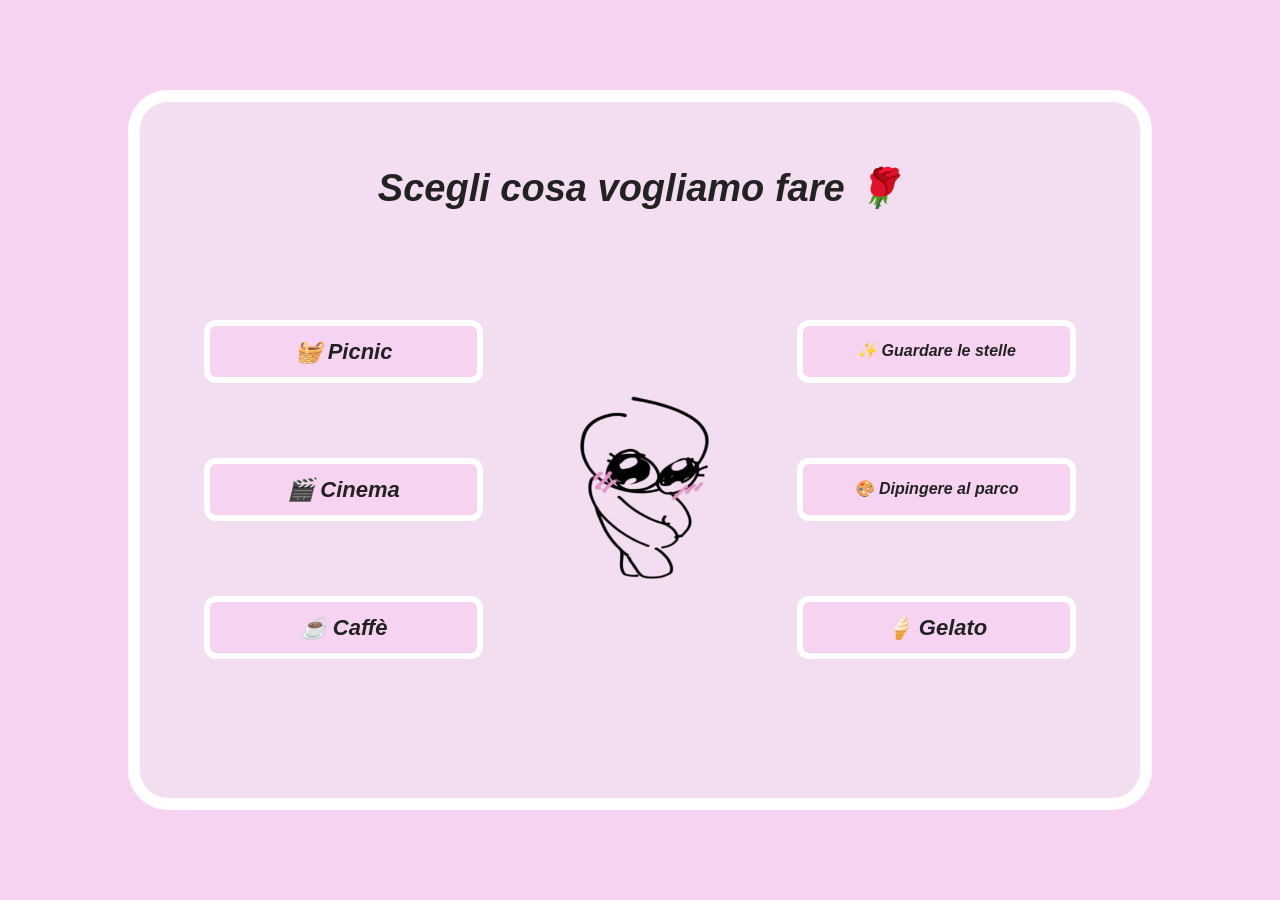
==== src/pages/appuntamenti.html @ 78fe197a "Initial commit: sito per chiedere di uscire con flusso appuntamento/calendario" ====
<!DOCTYPE html>
<html lang="it">
<head>
<meta charset="UTF-8">
<meta name="viewport" content="width=device-width, initial-scale=1.0">
<title>Scegli l'appuntamento</title>
<link rel="stylesheet" href="../style/style.css">
<link rel="stylesheet" href="../style/appuntamenti.css">
</head>
<body>

  <main class="card">
    <div class="appointment-page">
      <p class="page-title">Scegli cosa vogliamo fare 🌹</p>

      <div class="appuntamenti-grid">
        <div class="column column-left">
          <button class="option-btn" type="button">🧺 Picnic</button>
          <button class="option-btn" type="button">🎬 Cinema</button>
          <button class="option-btn" type="button">☕ Caffè</button>
        </div>
        <div class="appuntamenti-image-wrap">
          <img src="../../img/hihihi-removebg-preview.png" alt="" class="appuntamenti-image">
        </div>
        <div class="column column-right">
          <button class="option-btn option-btn--small-text" type="button">✨ Guardare le stelle</button>
          <button class="option-btn option-btn--small-text" type="button">🎨 Dipingere al parco</button>
          <button class="option-btn" type="button">🍦 Gelato</button>
        </div>
      </div>
    </div>
  </main>

  <script src="../js/appuntamenti.js"></script>
  <script src="../js/animations.js"></script>
</body>
</html>
---- src/style/style.css ----
* {
  box-sizing: border-box;
}

html, body {
  height: 100%;
  margin: 0;
}

body {
  background-color: #f6d3f0;
  font-family: "Segoe UI", Arial, sans-serif;
  font-weight: bold;
  font-style: italic;
  display: flex;
  align-items: center;
  justify-content: center;
  min-height: 100vh;
  min-height: 100dvh;
  overflow: hidden;
}

.card {
  position: relative;
  width: 80vw;
  height: 80vh;
  height: 80dvh;
  min-width: 250px;
  min-height: 260px;
  background-color: #f3ddf1;
  border: 12px solid #ffffff;
  border-radius: 40px;
  padding: 5%;
  overflow: hidden;
  font-weight: bold;
  font-style: italic;
}

.card * {
  font-weight: bold;
  font-style: italic;
}

.question {
  margin: 0;
  font-size: clamp(28px, 4.4vw, 46px);
  color: #222;
  max-width: 45%;
}

.image-box {
  position: absolute;
  top: 18%;
  left: 38%;
  width: 42%;
  height: 30%;
  border: none;
  display: flex;
  align-items: center;
  justify-content: center;
  font-size: clamp(14px, 1.6vw, 20px);
  color: #222;
  background: transparent;
  overflow: hidden;
}

.image-box img {
  width: 100%;
  height: 100%;
  object-fit: contain;
}

.btn {
  position: absolute;
  border: 8px solid #ffffff;
  border-radius: 12px;
  background-color: #f6d3f0;
  font-size: clamp(20px, 2.6vw, 30px);
  width: 13.5%;
  height: 12.5%;
  padding: 0.5em 1em;
  display: flex;
  align-items: center;
  justify-content: center;
  text-align: center;
  cursor: pointer;
  color: #222;
  user-select: none;
  touch-action: manipulation;
  white-space: nowrap;
  transition: top 0.05s linear, left 0.05s linear, transform 0.15s ease-out;
}

.btn:hover,
.btn:active {
  transform: scale(1.1);
}

.btn-si {
  top: 65%;
  left: 6%;
}

.btn-no {
  top: 65%;
  right: 6%;
}

.puff-text {
  position: absolute;
  display: none;
  font-size: clamp(14px, 1.6vw, 20px);
  color: silver;
  opacity: 0.6;
  pointer-events: none;
}
---- src/style/appuntamenti.css ----
.appointment-page {
  display: flex;
  flex-direction: column;
  height: 100%;
}

.page-title {
  margin: 0 0 4% 0;
  text-align: center;
  font-size: clamp(24px, 3.6vw, 38px);
  color: #222;
}

.appuntamenti-grid {
  display: flex;
  justify-content: space-between;
  align-items: stretch;
  flex: 1;
  gap: 6%;
}

.column {
  display: flex;
  flex-direction: column;
  justify-content: space-evenly;
  align-items: center;
  width: 32%;
}

.appuntamenti-image-wrap {
  display: flex;
  align-items: center;
  justify-content: center;
  width: 24%;
  height: 100%;
}

.appuntamenti-image {
  max-width: 100%;
  max-height: 100%;
  object-fit: contain;
}

.option-btn {
  width: 100%;
  max-width: 280px;
  height: clamp(50px, 7vh, 74px);
  padding: 0.4em 1em;
  display: flex;
  align-items: center;
  justify-content: center;
  font-size: clamp(15px, 1.8vw, 22px);
  border: 6px solid #ffffff;
  border-radius: 12px;
  background-color: #f6d3f0;
  color: #222;
  cursor: pointer;
  text-align: center;
  line-height: 1.15;
  transition: transform 0.15s ease-out;
}

.option-btn:hover,
.option-btn:active {
  transform: scale(1.1);
}

.option-btn--small-text {
  font-size: clamp(11px, 1.3vw, 16px);
}
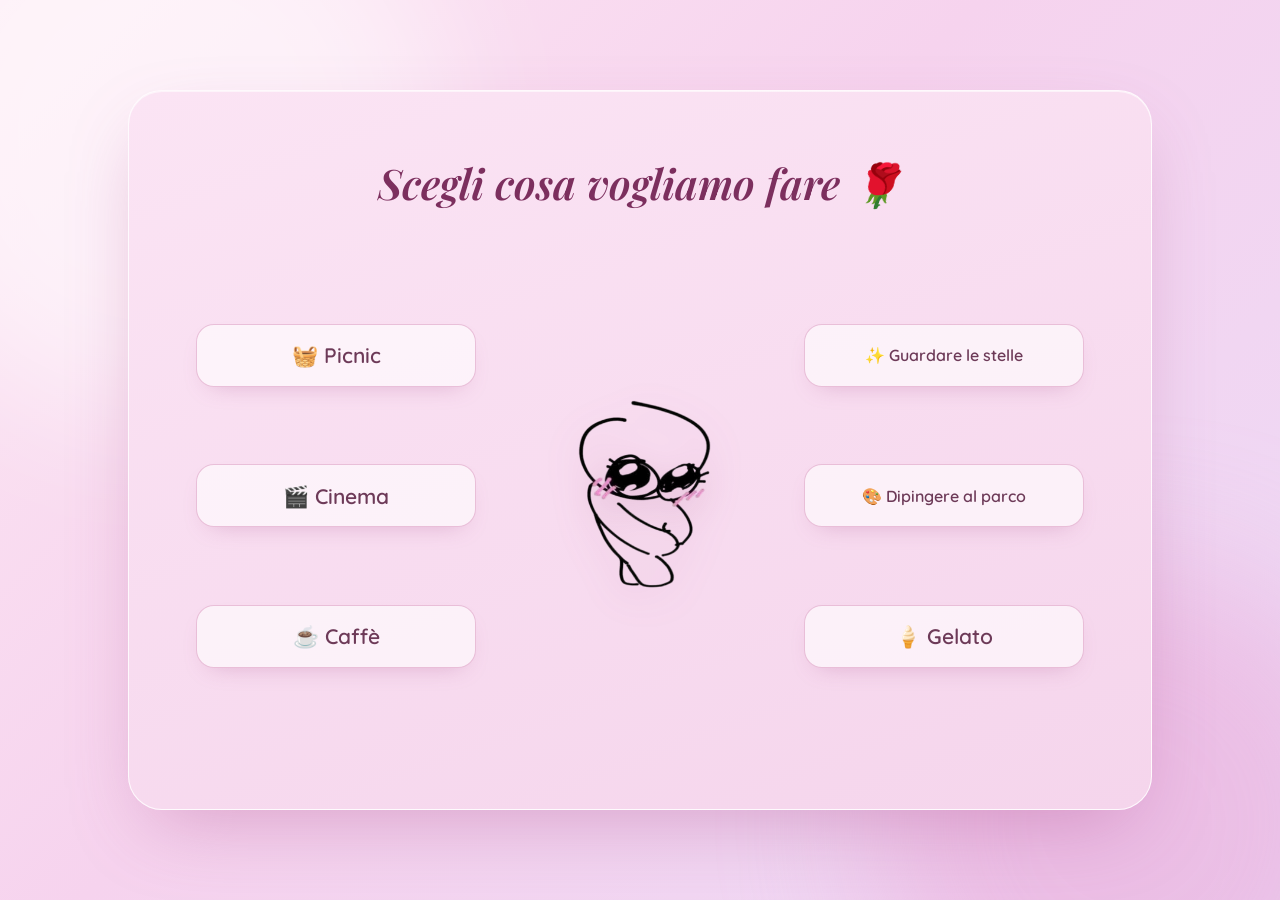
==== commit 9c982236: "Restyling elegante del sito Tipografia nuova (Playfair Display corsivo per i titoli, Quicksand per i" ====
--- a/src/pages/appuntamenti.html
+++ b/src/pages/appuntamenti.html
@@ -3,11 +3,16 @@
 <head>
 <meta charset="UTF-8">
 <meta name="viewport" content="width=device-width, initial-scale=1.0">
-<title>Scegli l'appuntamento</title>
+<title>Vuoi uscire con me?</title>
+<link rel="icon" href="data:image/svg+xml,<svg xmlns=%22http://www.w3.org/2000/svg%22 viewBox=%220 0 100 100%22><text y=%22.9em%22 font-size=%2290%22>💌</text></svg>">
 <link rel="stylesheet" href="../style/style.css">
 <link rel="stylesheet" href="../style/appuntamenti.css">
 </head>
 <body>
+
+  <div class="bg-hearts" aria-hidden="true">
+    <span>♥</span><span>♥</span><span>♥</span><span>♥</span><span>♥</span><span>♥</span>
+  </div>
 
   <main class="card">
     <div class="appointment-page">
--- a/src/style/style.css
+++ b/src/style/style.css
@@ -1,3 +1,5 @@
+@import url('https://fonts.googleapis.com/css2?family=Playfair+Display:ital,wght@1,500;1,600;1,700&family=Quicksand:wght@500;600;700&display=swap');
+
 * {
   box-sizing: border-box;
 }
@@ -8,43 +10,99 @@
 }
 
 body {
-  background-color: #f6d3f0;
-  font-family: "Segoe UI", Arial, sans-serif;
-  font-weight: bold;
-  font-style: italic;
+  background: linear-gradient(135deg, #fde7f3 0%, #f6d3ee 45%, #ecd9f6 100%);
+  font-family: "Quicksand", "Segoe UI", Arial, sans-serif;
+  font-weight: 600;
+  color: #5b2e49;
   display: flex;
   align-items: center;
   justify-content: center;
   min-height: 100vh;
   min-height: 100dvh;
   overflow: hidden;
+  position: relative;
+}
+
+body::before,
+body::after {
+  content: "";
+  position: fixed;
+  border-radius: 50%;
+  filter: blur(70px);
+  pointer-events: none;
+  z-index: 0;
+}
+
+body::before {
+  width: 45vw;
+  height: 45vw;
+  top: -12vw;
+  left: -10vw;
+  background: rgba(255, 255, 255, 0.55);
+}
+
+body::after {
+  width: 40vw;
+  height: 40vw;
+  bottom: -14vw;
+  right: -8vw;
+  background: rgba(233, 160, 210, 0.45);
+}
+
+.bg-hearts,
+.bg-hearts span {
+  pointer-events: none;
+}
+
+.bg-hearts span {
+  position: fixed;
+  bottom: -6vh;
+  color: #e59fce;
+  opacity: 0;
+  z-index: 0;
+  animation: heart-rise linear infinite;
+}
+
+.bg-hearts span:nth-child(1) { left: 8%;  font-size: 22px; animation-duration: 21s; animation-delay: 0s; }
+.bg-hearts span:nth-child(2) { left: 22%; font-size: 14px; animation-duration: 26s; animation-delay: 6s; }
+.bg-hearts span:nth-child(3) { left: 38%; font-size: 18px; animation-duration: 23s; animation-delay: 12s; }
+.bg-hearts span:nth-child(4) { left: 61%; font-size: 15px; animation-duration: 27s; animation-delay: 3s; }
+.bg-hearts span:nth-child(5) { left: 76%; font-size: 24px; animation-duration: 20s; animation-delay: 9s; }
+.bg-hearts span:nth-child(6) { left: 90%; font-size: 16px; animation-duration: 25s; animation-delay: 15s; }
+
+@keyframes heart-rise {
+  0%   { transform: translateY(0) rotate(-6deg); opacity: 0; }
+  8%   { opacity: 0.35; }
+  50%  { transform: translateY(-55vh) translateX(2vw) rotate(8deg); opacity: 0.25; }
+  100% { transform: translateY(-115vh) translateX(-1vw) rotate(-8deg); opacity: 0; }
 }
 
 .card {
   position: relative;
+  z-index: 1;
   width: 80vw;
   height: 80vh;
   height: 80dvh;
   min-width: 250px;
   min-height: 260px;
-  background-color: #f3ddf1;
-  border: 12px solid #ffffff;
-  border-radius: 40px;
+  background: linear-gradient(160deg, #fbe4f4 0%, #f5d5ec 100%);
+  border: 1px solid rgba(255, 255, 255, 0.85);
+  border-radius: 34px;
   padding: 5%;
   overflow: hidden;
-  font-weight: bold;
-  font-style: italic;
-}
-
-.card * {
-  font-weight: bold;
-  font-style: italic;
+  box-shadow:
+    0 30px 80px -24px rgba(173, 76, 141, 0.4),
+    inset 0 1px 0 rgba(255, 255, 255, 0.6);
 }
 
 .question {
   margin: 0;
-  font-size: clamp(28px, 4.4vw, 46px);
-  color: #222;
+  font-family: "Playfair Display", Georgia, serif;
+  font-style: italic;
+  font-weight: 600;
+  font-size: clamp(30px, 4.6vw, 52px);
+  line-height: 1.15;
+  color: #7c2f5e;
   max-width: 45%;
 }
 
@@ -59,7 +117,6 @@
   align-items: center;
   justify-content: center;
   font-size: clamp(14px, 1.6vw, 20px);
-  color: #222;
   background: transparent;
   overflow: hidden;
 }
@@ -70,12 +127,19 @@
   object-fit: contain;
 }
 
+.image-box img,
+.appuntamenti-image,
+.calendar-side-image {
+  filter: drop-shadow(0 10px 18px rgba(150, 60, 110, 0.22));
+}
+
 .btn {
   position: absolute;
-  border: 8px solid #ffffff;
-  border-radius: 12px;
-  background-color: #f6d3f0;
-  font-size: clamp(20px, 2.6vw, 30px);
+  border: none;
+  border-radius: 999px;
+  font-family: inherit;
+  font-weight: 700;
+  font-size: clamp(18px, 2.4vw, 27px);
   width: 13.5%;
   height: 12.5%;
   padding: 0.5em 1em;
@@ -84,26 +148,38 @@
   justify-content: center;
   text-align: center;
   cursor: pointer;
-  color: #222;
   user-select: none;
   touch-action: manipulation;
   white-space: nowrap;
-  transition: top 0.05s linear, left 0.05s linear, transform 0.15s ease-out;
+  transition: top 0.05s linear, left 0.05s linear,
+              transform 0.18s ease-out, box-shadow 0.18s ease-out;
 }
 
 .btn:hover,
 .btn:active {
-  transform: scale(1.1);
+  transform: translateY(-2px) scale(1.05);
 }
 
 .btn-si {
   top: 65%;
   left: 6%;
+  background: linear-gradient(135deg, #f7a8d3, #e878b8);
+  color: #ffffff;
+  text-shadow: 0 1px 2px rgba(140, 40, 95, 0.25);
+  box-shadow: 0 14px 30px -10px rgba(200, 80, 150, 0.55);
+}
+
+.btn-si:hover {
+  box-shadow: 0 18px 36px -10px rgba(200, 80, 150, 0.7);
 }
 
 .btn-no {
   top: 65%;
   right: 6%;
+  background: rgba(255, 255, 255, 0.55);
+  border: 1px solid rgba(200, 120, 165, 0.45);
+  color: #a2688c;
+  box-shadow: 0 10px 24px -12px rgba(170, 90, 140, 0.35);
 }
 
 .puff-text {
@@ -114,3 +190,43 @@
   opacity: 0.6;
   pointer-events: none;
 }
+
+.option-btn {
+  width: 100%;
+  max-width: 280px;
+  height: clamp(50px, 7vh, 74px);
+  padding: 0.4em 1em;
+  display: flex;
+  align-items: center;
+  justify-content: center;
+  font-family: inherit;
+  font-size: clamp(15px, 1.8vw, 21px);
+  font-weight: 600;
+  border: 1px solid rgba(214, 140, 183, 0.5);
+  border-radius: 18px;
+  background: rgba(255, 255, 255, 0.62);
+  color: #6d3a58;
+  cursor: pointer;
+  text-align: center;
+  line-height: 1.15;
+  box-shadow: 0 10px 24px -14px rgba(170, 80, 140, 0.4);
+  transition: transform 0.18s ease-out, box-shadow 0.18s ease-out,
+              background-color 0.18s ease-out, border-color 0.18s ease-out;
+}
+
+.option-btn:not(:disabled):hover,
+.option-btn:not(:disabled):active {
+  transform: translateY(-2px) scale(1.04);
+  background: rgba(255, 255, 255, 0.9);
+  border-color: rgba(214, 120, 175, 0.8);
+  box-shadow: 0 16px 32px -14px rgba(170, 80, 140, 0.55);
+}
+
+.option-btn:disabled {
+  opacity: 0.6;
+  cursor: default;
+}
+
+.option-btn--small-text {
+  font-size: clamp(11px, 1.3vw, 16px);
+}
--- a/src/style/appuntamenti.css
+++ b/src/style/appuntamenti.css
@@ -7,8 +7,10 @@
 .page-title {
   margin: 0 0 4% 0;
   text-align: center;
-  font-size: clamp(24px, 3.6vw, 38px);
-  color: #222;
+  font-family: "Playfair Display", Georgia, serif;
+  font-style: italic;
+  font-size: clamp(26px, 3.8vw, 42px);
+  color: #7c2f5e;
 }
 
 .appuntamenti-grid {
@@ -40,31 +42,3 @@
   max-height: 100%;
   object-fit: contain;
 }
-
-.option-btn {
-  width: 100%;
-  max-width: 280px;
-  height: clamp(50px, 7vh, 74px);
-  padding: 0.4em 1em;
-  display: flex;
-  align-items: center;
-  justify-content: center;
-  font-size: clamp(15px, 1.8vw, 22px);
-  border: 6px solid #ffffff;
-  border-radius: 12px;
-  background-color: #f6d3f0;
-  color: #222;
-  cursor: pointer;
-  text-align: center;
-  line-height: 1.15;
-  transition: transform 0.15s ease-out;
-}
-
-.option-btn:hover,
-.option-btn:active {
-  transform: scale(1.1);
-}
-
-.option-btn--small-text {
-  font-size: clamp(11px, 1.3vw, 16px);
-}
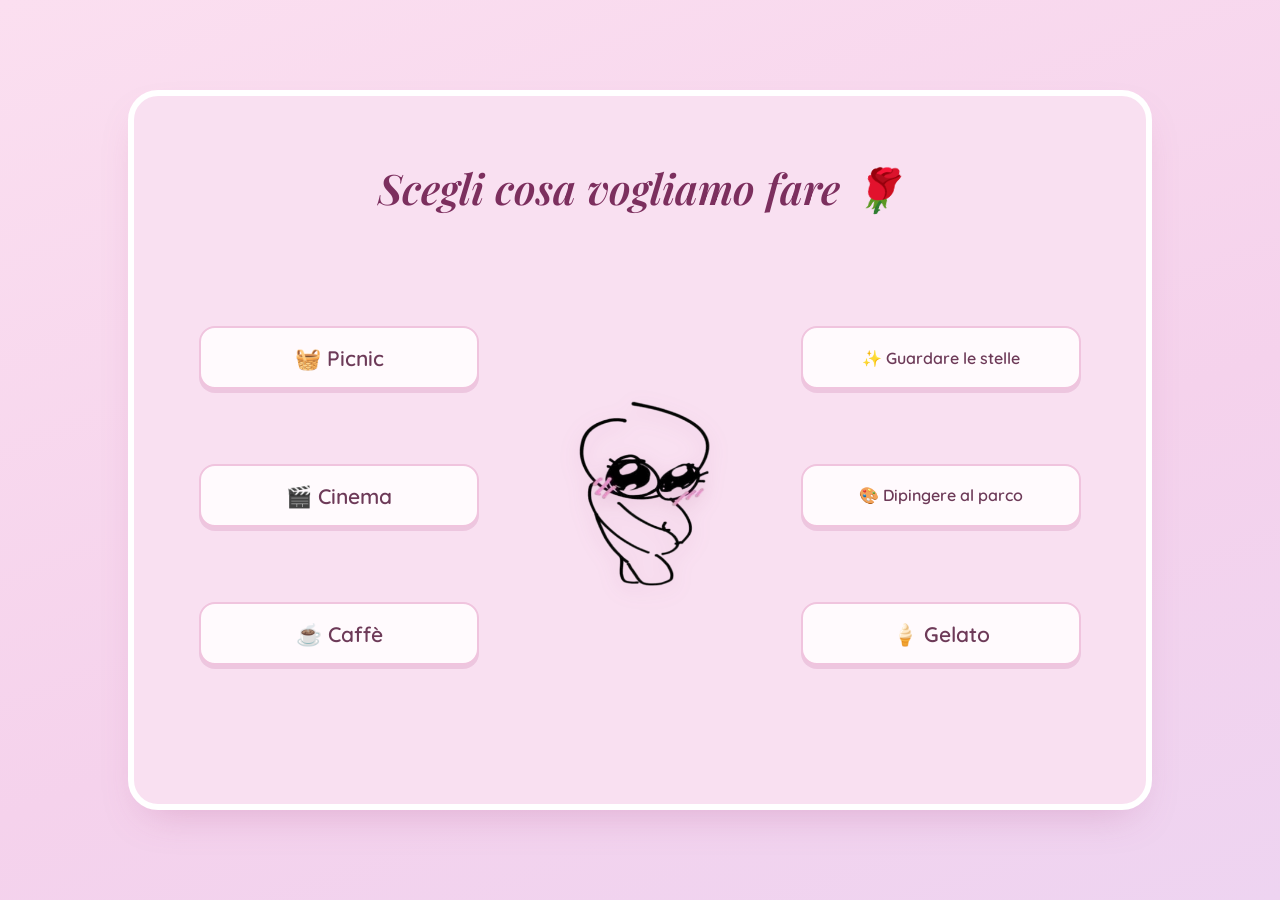
==== commit 76403202: "Look piu' artigianale e fix pulsanti su mobile Via gradienti, bagliori sfocati e superfici traslucid" ====
--- a/src/pages/appuntamenti.html
+++ b/src/pages/appuntamenti.html
@@ -11,7 +11,7 @@
 <body>
 
   <div class="bg-hearts" aria-hidden="true">
-    <span>♥</span><span>♥</span><span>♥</span><span>♥</span><span>♥</span><span>♥</span>
+    <span>♥</span><span>♥</span><span>♥</span><span>♥</span><span>♥</span><span>♥</span><span>♥</span><span>♥</span><span>♥</span><span>♥</span>
   </div>
 
   <main class="card">
--- a/src/style/style.css
+++ b/src/style/style.css
@@ -10,7 +10,7 @@
 }
 
 body {
-  background: linear-gradient(135deg, #fde7f3 0%, #f6d3ee 45%, #ecd9f6 100%);
+  background: linear-gradient(160deg, #fbdff0 0%, #f5d2ec 60%, #eed4f1 100%);
   font-family: "Quicksand", "Segoe UI", Arial, sans-serif;
   font-weight: 600;
   color: #5b2e49;
@@ -23,32 +23,6 @@
   position: relative;
 }
 
-body::before,
-body::after {
-  content: "";
-  position: fixed;
-  border-radius: 50%;
-  filter: blur(70px);
-  pointer-events: none;
-  z-index: 0;
-}
-
-body::before {
-  width: 45vw;
-  height: 45vw;
-  top: -12vw;
-  left: -10vw;
-  background: rgba(255, 255, 255, 0.55);
-}
-
-body::after {
-  width: 40vw;
-  height: 40vw;
-  bottom: -14vw;
-  right: -8vw;
-  background: rgba(233, 160, 210, 0.45);
-}
-
 .bg-hearts,
 .bg-hearts span {
   pointer-events: none;
@@ -57,23 +31,27 @@
 .bg-hearts span {
   position: fixed;
   bottom: -6vh;
-  color: #e59fce;
+  color: #e08fc7;
   opacity: 0;
   z-index: 0;
   animation: heart-rise linear infinite;
 }
 
-.bg-hearts span:nth-child(1) { left: 8%;  font-size: 22px; animation-duration: 21s; animation-delay: 0s; }
-.bg-hearts span:nth-child(2) { left: 22%; font-size: 14px; animation-duration: 26s; animation-delay: 6s; }
-.bg-hearts span:nth-child(3) { left: 38%; font-size: 18px; animation-duration: 23s; animation-delay: 12s; }
-.bg-hearts span:nth-child(4) { left: 61%; font-size: 15px; animation-duration: 27s; animation-delay: 3s; }
-.bg-hearts span:nth-child(5) { left: 76%; font-size: 24px; animation-duration: 20s; animation-delay: 9s; }
-.bg-hearts span:nth-child(6) { left: 90%; font-size: 16px; animation-duration: 25s; animation-delay: 15s; }
+.bg-hearts span:nth-child(1)  { left: 2%;  font-size: 22px; animation-duration: 19s; animation-delay: 0s; }
+.bg-hearts span:nth-child(2)  { left: 6%;  font-size: 14px; animation-duration: 24s; animation-delay: 8s; color: #d17fb5; }
+.bg-hearts span:nth-child(3)  { left: 9%;  font-size: 18px; animation-duration: 21s; animation-delay: 14s; }
+.bg-hearts span:nth-child(4)  { left: 20%; font-size: 15px; animation-duration: 26s; animation-delay: 4s;  color: #eba7d4; }
+.bg-hearts span:nth-child(5)  { left: 36%; font-size: 20px; animation-duration: 22s; animation-delay: 11s; }
+.bg-hearts span:nth-child(6)  { left: 55%; font-size: 14px; animation-duration: 25s; animation-delay: 1s;  color: #d17fb5; }
+.bg-hearts span:nth-child(7)  { left: 72%; font-size: 17px; animation-duration: 23s; animation-delay: 17s; }
+.bg-hearts span:nth-child(8)  { left: 90%; font-size: 24px; animation-duration: 19s; animation-delay: 6s; }
+.bg-hearts span:nth-child(9)  { left: 94%; font-size: 15px; animation-duration: 24s; animation-delay: 12s; color: #eba7d4; }
+.bg-hearts span:nth-child(10) { left: 97%; font-size: 19px; animation-duration: 21s; animation-delay: 3s; }
 
 @keyframes heart-rise {
   0%   { transform: translateY(0) rotate(-6deg); opacity: 0; }
-  8%   { opacity: 0.35; }
-  50%  { transform: translateY(-55vh) translateX(2vw) rotate(8deg); opacity: 0.25; }
+  8%   { opacity: 0.45; }
+  50%  { transform: translateY(-55vh) translateX(2vw) rotate(8deg); opacity: 0.35; }
   100% { transform: translateY(-115vh) translateX(-1vw) rotate(-8deg); opacity: 0; }
 }
 
@@ -85,14 +63,12 @@
   height: 80dvh;
   min-width: 250px;
   min-height: 260px;
-  background: linear-gradient(160deg, #fbe4f4 0%, #f5d5ec 100%);
-  border: 1px solid rgba(255, 255, 255, 0.85);
-  border-radius: 34px;
+  background-color: #f9e0f1;
+  border: 6px solid #ffffff;
+  border-radius: 30px;
   padding: 5%;
   overflow: hidden;
-  box-shadow:
-    0 30px 80px -24px rgba(173, 76, 141, 0.4),
-    inset 0 1px 0 rgba(255, 255, 255, 0.6);
+  box-shadow: 0 18px 40px -18px rgba(180, 90, 145, 0.35);
 }
 
 .question {
@@ -130,12 +106,11 @@
 .image-box img,
 .appuntamenti-image,
 .calendar-side-image {
-  filter: drop-shadow(0 10px 18px rgba(150, 60, 110, 0.22));
+  filter: drop-shadow(0 6px 10px rgba(150, 60, 110, 0.18));
 }
 
 .btn {
   position: absolute;
-  border: none;
   border-radius: 999px;
   font-family: inherit;
   font-weight: 700;
@@ -157,29 +132,35 @@
 
 .btn:hover,
 .btn:active {
-  transform: translateY(-2px) scale(1.05);
+  transform: translateY(-2px);
 }
 
 .btn-si {
   top: 65%;
   left: 6%;
-  background: linear-gradient(135deg, #f7a8d3, #e878b8);
+  background-color: #ee8ec4;
+  border: 2px solid #ffffff;
   color: #ffffff;
-  text-shadow: 0 1px 2px rgba(140, 40, 95, 0.25);
-  box-shadow: 0 14px 30px -10px rgba(200, 80, 150, 0.55);
-}
-
-.btn-si:hover {
-  box-shadow: 0 18px 36px -10px rgba(200, 80, 150, 0.7);
+  box-shadow: 0 5px 0 rgba(190, 90, 150, 0.45);
+}
+
+.btn-si:hover,
+.btn-si:active {
+  box-shadow: 0 7px 0 rgba(190, 90, 150, 0.45);
 }
 
 .btn-no {
   top: 65%;
   right: 6%;
-  background: rgba(255, 255, 255, 0.55);
-  border: 1px solid rgba(200, 120, 165, 0.45);
+  background-color: #ffffff;
+  border: 2px solid #ecc3dd;
   color: #a2688c;
-  box-shadow: 0 10px 24px -12px rgba(170, 90, 140, 0.35);
+  box-shadow: 0 5px 0 rgba(210, 160, 190, 0.4);
+}
+
+.btn-no:hover,
+.btn-no:active {
+  box-shadow: 0 7px 0 rgba(210, 160, 190, 0.4);
 }
 
 .puff-text {
@@ -202,24 +183,23 @@
   font-family: inherit;
   font-size: clamp(15px, 1.8vw, 21px);
   font-weight: 600;
-  border: 1px solid rgba(214, 140, 183, 0.5);
-  border-radius: 18px;
-  background: rgba(255, 255, 255, 0.62);
+  border: 2px solid #f0c4de;
+  border-radius: 16px;
+  background-color: #fffafd;
   color: #6d3a58;
   cursor: pointer;
   text-align: center;
   line-height: 1.15;
-  box-shadow: 0 10px 24px -14px rgba(170, 80, 140, 0.4);
+  box-shadow: 0 4px 0 rgba(214, 150, 190, 0.35);
   transition: transform 0.18s ease-out, box-shadow 0.18s ease-out,
-              background-color 0.18s ease-out, border-color 0.18s ease-out;
+              border-color 0.18s ease-out;
 }
 
 .option-btn:not(:disabled):hover,
 .option-btn:not(:disabled):active {
-  transform: translateY(-2px) scale(1.04);
-  background: rgba(255, 255, 255, 0.9);
-  border-color: rgba(214, 120, 175, 0.8);
-  box-shadow: 0 16px 32px -14px rgba(170, 80, 140, 0.55);
+  transform: translateY(-2px);
+  border-color: #e2a3cb;
+  box-shadow: 0 6px 0 rgba(214, 150, 190, 0.4);
 }
 
 .option-btn:disabled {
@@ -230,3 +210,23 @@
 .option-btn--small-text {
   font-size: clamp(11px, 1.3vw, 16px);
 }
+
+@media (max-width: 640px) {
+  .question {
+    max-width: 60%;
+    font-size: clamp(26px, 7.5vw, 34px);
+  }
+
+  .btn {
+    width: auto;
+    height: auto;
+    min-width: 30%;
+    padding: 0.55em 1.1em;
+    font-size: clamp(16px, 4.6vw, 20px);
+  }
+
+  .btn-si,
+  .btn-no {
+    top: 70%;
+  }
+}
